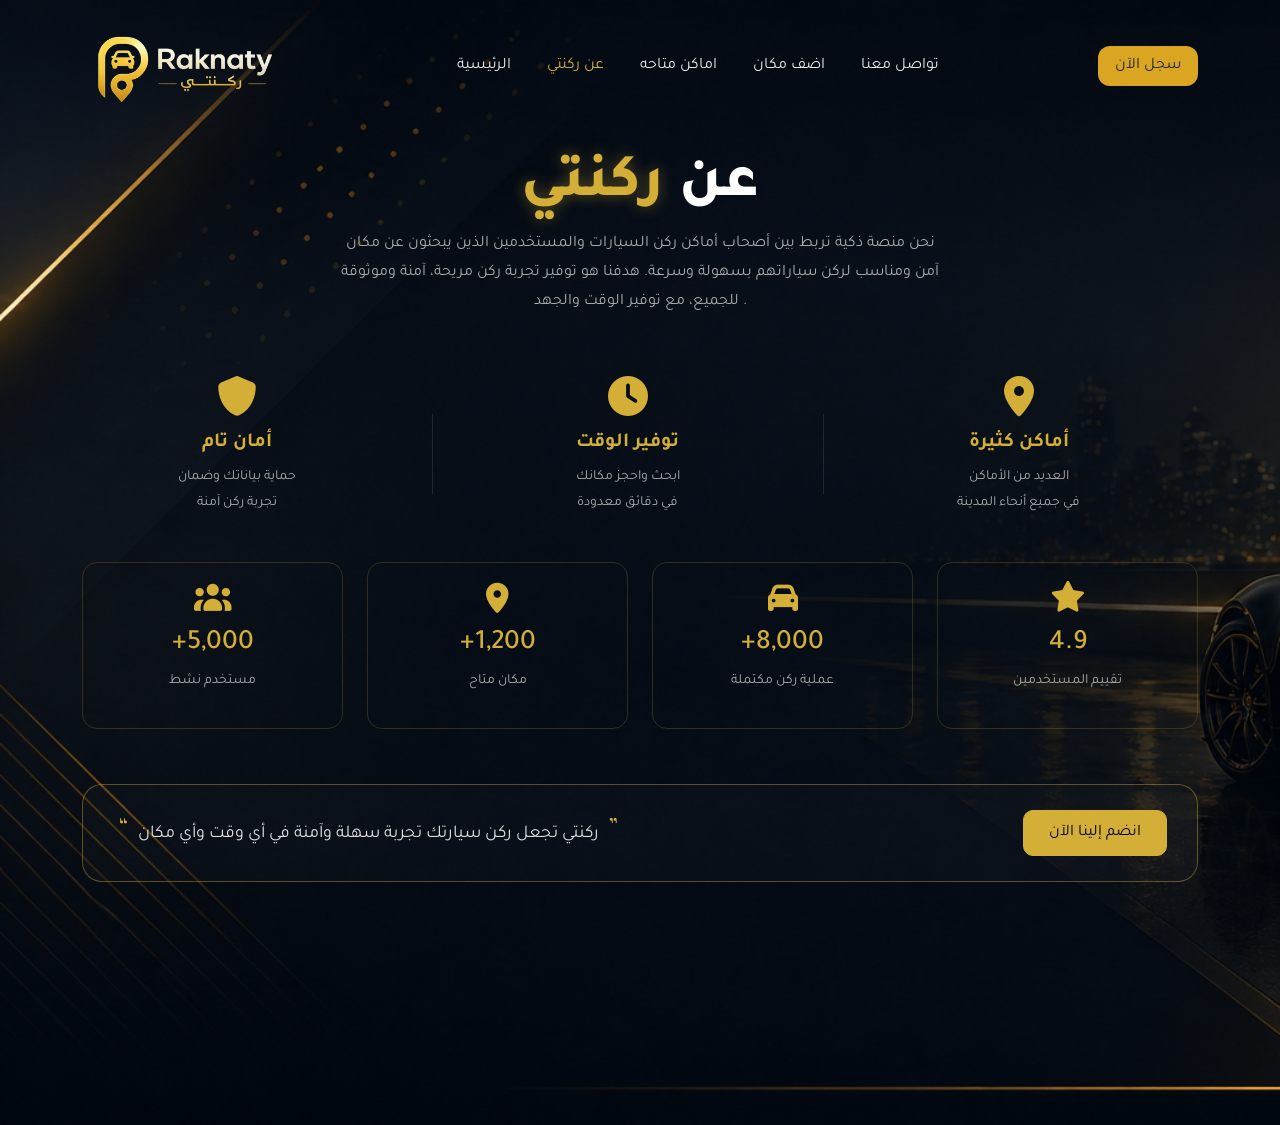
==== about.html @ 25b21ee7 "Add files via upload" ====
<!DOCTYPE html>
<html lang="en">
<head>
    <link href="https://fonts.googleapis.com/css2?family=Tajawal:wght@400;700;800&display=swap" rel="stylesheet">
    <meta charset="UTF-8">
    <meta name="viewport" content="width=device-width, initial-scale=1.0">
    <title>raknty</title>
    <link rel="stylesheet" href="css/all.min.css" />
    <link rel="stylesheet" href="css/bootstrap.css" />
    <link rel="stylesheet" href="css/style.css" />
</head>
<body>
     <main class="mian-about">
      <header class="d">
        <nav class="navbar navbar-expand-lg custom-navbar">
  <div class="container d-flex justify-content-between align-items-center ">

    <a class="navbar-brand d-flex align-items-center gap-2" href="index.html">
      <img src="img/7ec00354-f338-412d-a4a1-11a34e710726.png" alt="logo" class="logo">
    </a>

    <button class="navbar-toggler col-2 col-md-2 col-lg-2" type="button" data-bs-toggle="collapse" data-bs-target="#nav">
      <span class="navbar-toggler-icon"></span>
    </button>

    <div class="collapse navbar-collapse col-12 col-md-6 col-lg-3" id="nav">
      <ul class="navbar-nav mx-auto">
        <li class="nav-item"><a class="nav-link" href="index.html">الرئيسية</a></li>
        <li class="nav-item"><a class="nav-link active" href="about.html">عن ركنتي</a></li>
        <li class="nav-item"><a class="nav-link " href="tenant.html">اماكن متاحه</a></li>
        <li class="nav-item"><a class="nav-link " href="rented.html">اضف مكان</a></li>
        <li class="nav-item"><a class="nav-link" href="contact.html">تواصل معنا</a></li>
      </ul>

      <button class="btn  navbtn" onclick="location.href='contact.html'">سجل الآن</button>
    </div>
    </div>
</nav>
</header>
<section class="about-hero">
  <div class="container">
    <div class="row align-items-center">

      <div class="col-lg-12 text-end about-content">

        <h1 class="about-title">
          عن <span>ركنتي</span>
        </h1>

        <p class="about-desc">
          نحن منصة ذكية تربط بين أصحاب أماكن ركن السيارات والمستخدمين
          الذين يبحثون عن مكان آمن ومناسب لركن سياراتهم بسهولة وسرعة.
          هدفنا هو توفير تجربة ركن مريحة، آمنة وموثوقة للجميع،
          مع توفير الوقت والجهد .
        </p>
       

      </div>

     

    </div>
  </div>
</section>
<section class="about-section-features">
  <div class="container">
    <div class="row text-center  col-lg-12 justify-content-around">

      <div class="col-lg-3 about-item">
        <i class="fa-solid fa-shield"></i>
        <h5>أمان تام</h5>
        <p>حماية بياناتك وضمان<br>تجربة ركن آمنة</p>
      </div>

      <div class="about-divider"></div>

      <div class="col-lg-3 about-item">
        <i class="fa-solid fa-clock"></i>
        <h5>توفير الوقت</h5>
        <p>ابحث واحجز مكانك<br>في دقائق معدودة</p>
      </div>

      <div class="about-divider"></div>

      <div class="col-lg-3 about-item">
        <i class="fa-solid fa-location-dot"></i>
        <h5>أماكن كثيرة</h5>
        <p>العديد من الأماكن<br>في جميع أنحاء المدينة</p>
      </div>

    </div>
  </div>
</section>
<section class="about-stats">
  <div class="container">
    <div class="row g-4">

      <div class="col-12 col-md-6 col-lg-3">
        <div class="stat-card">
          <i class="fa-solid fa-users"></i>
          <h3>+5,000</h3>
          <p>مستخدم نشط</p>
        </div>
      </div>

      <div class="col-12 col-md-6 col-lg-3">
        <div class="stat-card">
          <i class="fa-solid fa-location-dot"></i>
          <h3>+1,200</h3>
          <p>مكان متاح</p>
        </div>
      </div>

      <div class="col-12 col-md-6 col-lg-3">
        <div class="stat-card">
          <i class="fa-solid fa-car"></i>
          <h3>+8,000</h3>
          <p>عملية ركن مكتملة</p>
        </div>
      </div>

      <div class="col-12 col-md-6 col-lg-3">
        <div class="stat-card">
          <i class="fa-solid fa-star"></i>
          <h3>4.9</h3>
          <p>تقييم المستخدمين</p>
        </div>
      </div>

    </div>
  </div>
</section>
<section class="about-cta">
  <div class="container">

    <div class="col-lg-12 cta-box d-flex align-items-center justify-content-between flex-wrap">

      <p class="cta-text">
        <span class="quote">“</span>
        ركنتي تجعل ركن سيارتك تجربة سهلة وآمنة في أي وقت وأي مكان
        <span class="quote">”</span>
      </p>

     
      <button class="cta-btn" onclick="location.href='contact.html'"> انضم إلينا الآن</button>

    </div>

  </div>
</section>


</main>

    <script src="js/bootstrap.bundle.js"></script>
</body>
</html>
---- css/style.css ----
body{
  margin: 0;
  background: linear-gradient(135deg, #020617, #041C3A);
  font-family: 'Tajawal', sans-serif;

}
html {
  scroll-behavior: smooth;
}
main{
     background-image:url(../img/2d99aacd-a2ca-4271-bae5-eeff89eecae1.png);
  background-size: cover;
    min-height: 120vh;
    
}
.custom-navbar {
  position: absolute;
  top: 0;
  width: 100%;
  z-index: 10;
  padding: 20px 0;
}
.logo {
  width: 200px;   
  height: auto;
}
.nav-link {
  color: #EAEAEA !important;
  margin: 0 10px;
  transition: 0.3s;
}

.nav-link:hover {
  color: #D4AF37 !important;
}

.nav-link.active {
  color: #D4AF37 !important;
}
.btn-gold {
  background: linear-gradient(45deg, #D4AF37, #E6C76A);
  color: black;
  border-radius: 25px;
  padding: 8px 20px;
  font-weight: bold;
}
.navbar-toggler {
  border: 1px solid #D4AF37;
}

.navbar-toggler-icon {
  filter: invert(1);
}
@media (max-width: 992px) {
  .navbar-collapse {
    background: rgba(2,6,23,0.95);
    padding: 20px;
    border-radius: 10px;
    margin-top: 10px;
  }

  .nav-link {
    padding: 10px;
    display: block;
  }
}
.navbtn{
    background-color: goldenrod;
    border-radius:12px ;
    width:100px ;
    height:40px;
    transform: scale(1);
    transition: 0.5s;
}
.navbtn:hover{
    background-color: #020617;
    transform: scale(1.2);
    color: goldenrod;


}

.hero {
  min-height: 100vh;
  display: flex;
  align-items: center;
  padding-top: 100px;
}

.hero-content {
  color: white;
}

.hero-title {
  font-size: 65px;
  font-weight: 800;
  line-height: 1.2;
  letter-spacing: 1px;
}

.hero-title span {
  color: goldenrod;
  text-shadow: 0 0 15px rgba(212,175,55,0.4);
}

.hero-desc {
  margin-top: 20px;
  font-size: 18px;
  color: #b0b0b0;
  max-width: 500px;
  margin-left: auto; 
}

.hero-buttons {
  margin-top: 30px;
  display: flex;
  justify-content: flex-end;
  gap: 30px;
  flex-wrap: wrap;
}

.btn-icon {
  width: 20px;
  margin-left: 8px;
}

.btn1{
    background: rgba(255, 255, 255, 0.05); 
    backdrop-filter: blur(0px); 
    color: goldenrod;
    border-radius: 12px;
    height: 55px;
    width: 180px;
    color: goldenrod;
    border: 2px solid rgba(212, 175, 55, 0.5);
    font-size: larger;
    transition: 0.5s;

}
.btn2{
    background-color: goldenrod;
    border-radius: 12px;
    height: 55px;
    width: 180px;
    border: 2px solid  rgba(255, 255, 255, 0.05);
    color: #020617;
    font-size: larger;
    transition: 0.5s;
}
.btn1:hover{
    background-color: goldenrod;
    color: #020617;
    transform: scale(1.2);
    border: 2px solid  rgba(255, 255, 255, 0.05);



}
.btn2:hover{
    background: rgba(255, 255, 255, 0.05); 
    backdrop-filter: blur(0px); 
    color: goldenrod;
    border: 2px solid rgba(212, 175, 55, 0.5);
    transform: scale(1.2);



}
.features-section {
    position: relative;
    margin-top: 20px;
}

.clients-card {
  position: absolute;
  right: 115px;
  top: -170px;
  background: rgba(255, 255, 255, 0.05);
  padding: 20px;
  border-radius: 20px;
  width: 260px;
  color: white;
  box-shadow: 0 10px 30px rgba(0,0,0,0.5);
  transition: 0.5s;

}
.clients-card:hover{
    transform: translateY(-20px);
  background: goldenrod;
    color:  #020617;
}

.clients-card h5 {
  font-size: 16px;
  margin-bottom: 15px;
}

.clients {
  display: flex;
  align-items: center;
}

.clients img {
  width: 35px;
  height: 35px;
  border-radius: 50%;
  margin-left: -10px;
  border: 2px solid #020617;
}

.count {
  background: #D4AF37;
  color: black;
  width: 40px;
  height: 40px;
  border-radius: 50%;
  display: flex;
  align-items: center;
  justify-content: center;
  font-weight: bold;
  margin-right: 10px;
}
.features-wrapper {
  margin-top: -80px;
}

.feature-card {
  display: flex;
  align-items: center;
  gap: 15px;
  height: 150px;

  background: rgba(255,255,255,0.03);
  border: 1px solid rgba(212,175,55,0.2);
  border-radius: 20px;
  padding: 20px;
  justify-content: center;
  color: white;
  backdrop-filter: blur(10px);
  transition: 0.5s;
}

.feature-card i {
  color: #D4AF37;
  font-size: 24px;
}

.feature-card h6 {
  margin: 0;
  font-weight: bold;
}

.feature-card p {
  margin: 0;
  font-size: 13px;
  color: #aaa;
}

.feature-card:hover {
  transform: translateY(-5px);
  border-color: #D4AF37;
}
.mian-about{
  background-image:url(../img/2d99aacd-a2ca-4271-bae5-eeff89eecae1.png);
  background-size: cover;
  min-height: 125vh;  
  width: 100%;
}
.about-hero {
  display: flex;
  align-items: center;
  padding-top: 150px;
  color: white;
}

.about-title {
  font-size: 60px;
  font-weight: 800;
  text-align: center; 

  
}

.about-title span {
  color: #D4AF37;
  text-shadow: 0 0 15px rgba(212,175,55,0.4);
}

.about-desc {
  margin-top: 30px;
  color: #aaa;
  line-height: 1.8;
  max-width: 600px;  
  margin: auto;     
  text-align: center; 
}

.about-features {
  margin-top: 30px;
}

.feature {
  display: flex;
  align-items: center;
  justify-content: flex-end;
  gap: 15px;
  margin-bottom: 20px;
}

.feature i {
  font-size: 22px;
  color: #D4AF37;
}

.feature h6 {
  margin: 0;
  font-size: 16px;
}

.feature p {
  margin: 0;
  font-size: 13px;
  color: #aaa;
}
.about-section-features {
  margin-top: 60px;
  color: white;
}

.about-item {
  text-align: center;
  transition: 0.5s;
}
.about-item:hover{
  transform: scale(1.2);
}

.about-item i {
  font-size: 40px;
  color: #D4AF37;
  margin-bottom: 15px;
}

.about-item h5 {
  color: #D4AF37;
  margin-bottom: 10px;
  font-weight: 700;
}

.about-item p {
  color: #aaa;
  line-height: 1.8;
  font-size: 14px;
}

.about-divider {
  max-width:1px;
  height: 80px;
  background: rgba(255,255,255,0.1);
  align-self: center;
  padding: 0px;
}
.about-stats {
  margin-top: 30px;
  justify-content: center;
  align-items: center;
      gap: 10px;


}

.stat-card {
  /* background: rgba(255, 255, 255, 0.05);  */
      /* backdrop-filter: blur(1px);   */
      border: 1px solid rgba(212,175,55,0.2);
      border-radius: 15px;
      padding: 20px;
      text-align: center;
      color: white;
      transition: 0.3s;
}

.stat-card i {
  font-size: 30px;
  color: #D4AF37;
  margin-bottom: 15px;
}

.stat-card h3 {
  font-size: 28px;
  color: #D4AF37;
  margin-bottom: 10px;
}

.stat-card p {
  color: #aaa;
  font-size: 14px;
}

.stat-card:hover {
  transform: translateY(-5px);
  border-color: #D4AF37;
}
.marf-about{
  margin-left: 90px;
}
.about-cta {
  margin-top: 55px;
}

.cta-box {
  border: 1px solid rgba(212,175,55,0.4);
  border-radius: 20px;
  padding: 25px 30px;
  background: rgba(255,255,255,0.02);
  transition: 0.5s;

}
.cta-box:hover {
  transform: scale(1.02) ;
}


.cta-text {
  color: #ddd;
  font-size: 18px;
  margin: 0;
  max-width: 70%;
}

.quote {
  color: #D4AF37;
  font-size: 30px;
  margin: 0 5px;
}

.cta-btn {
  border: 1px solid #D4AF37;
  padding: 10px 25px;
  border-radius: 10px;
  text-decoration: none;
  background: #D4AF37;
  color: black;
  transition: 0.5s;
}

.cta-btn:hover {
background: rgba(255, 255, 255, 0.05); 
      backdrop-filter: blur(1px);  
        color: #D4AF37;

  transform: scale(1.1) ;
}
.login-page {
  min-height: 100vh;
  display: flex;
  align-items: center;
  justify-content: center;
}

.login-box {
  width: 400px;
  padding: 40px;
  border-radius: 20px;
  background: rgba(255, 255, 2/55, 0.05); 
  backdrop-filter: blur(4px);  
  border: 1px solid rgba(212,175,55,0.3);
  text-align: center;
  color: white;
  backdrop-filter: blur(10px);
}

.login-logo h2 {
  color: #D4AF37;
  font-size: 40px;
}

.login-logo h3 {
  margin-bottom: 20px;
}

.login-box h4 {
  margin-bottom: 10px;
}

.login-box p {
  color: #aaa;
  margin-bottom: 25px;
}

.input-box {
  display: flex;
  align-items: center;
  background: rgba(255,255,255,0.05);
  border-radius: 10px;
  margin-bottom: 15px;
  padding: 10px;
}

.input-box i {
  color: #D4AF37;
  margin-left: 10px;
}

.input-box input {
  background: none;
  border: none;
  outline: none;
  color: white;
  width: 100%;
}

.login-btn {
  width: 100%;
  padding: 12px;
  border-radius: 10px;
  border: none;
  background: linear-gradient(135deg, #D4AF37, #b8962e);
  color: black;
  font-weight: bold;
  margin-top: 10px;
  transition: 0.3s;
}

.login-btn:hover {
  transform: scale(1.03);
}
.footer-new {
background: rgba(255, 255, 2/55, 0.05); 
  backdrop-filter: blur(40px);    padding: 30px ;
  color: #aaa;
  border: 1px solid rgba(212,175,55,0.4);
}

.footer-brand img {
  width: 120px;
  margin-bottom: 15px;
}

.footer-social {
  margin-bottom: 15px;
}

.footer-social a {
  margin-right: 10px;
  color: #D4AF37;
  font-size: 18px;
  transition: 0.3s;
}

.footer-social a:hover {
  color: white;
}

.footer-new h5 {
  color: white;
  margin-bottom: 15px;
}

.footer-new ul {
  list-style: none;
  padding: 0;
}

.footer-new ul li {
  margin-bottom: 10px;
}

.footer-new a {
  color: #aaa;
  text-decoration: none;
  transition: 0.3s;
}

.footer-new a:hover {
  color: #D4AF37;
}

.footer-copy {
  font-size: 14px;
  color: #777;
}
.parking-section {
  padding: 80px 0;
}

.top-bar {
  display: flex;
  gap: 15px;
  flex-wrap: wrap;
  margin-bottom: 30px;
  padding: 60px;
}

.search-box {
  flex: 1;
  display: flex;
  background: rgba(255,255,255,0.05);
  padding: 12px;
  border-radius: 10px;
  border: 1px solid rgba(212,175,55,0.2);
}

.search-box input {
  background: none;
  border: none;
  outline: none;
  color: white;
  width: 100%;
}

.filters {
  display: flex;
  gap: 10px;
}

.filter-btn {
  padding: 10px 15px;
  border-radius: 10px;
  border: 1px solid rgba(255,255,255,0.2);
  color: white;
}

.filter-btn.active {
  border-color: #D4AF37;
}

.cards-container {
  position: relative;
}

.cards-wrapper {
  display: flex;
  gap: 20px;
  overflow: hidden;
  scroll-behavior: smooth;
  transition: 0.5s;
}
.cards-wrapper:hover{
  transform: scale(1.01);

}

.arrow {
  position: absolute;
  top: 50%;
  transform: translateY(-50%);
  background: rgba(0,0,0,0.6);
  border: none;
  color: #D4AF37;
  width: 40px;
  height: 40px;
  border-radius: 50%;
  z-index: 10;
}

.arrow.left { left: -20px; }
.arrow.right { right: -20px; }

.parking-card {
  min-width: 360px;
  height: 400px;
  background: rgba(255,255,255,0.03);
  border-radius: 20px;
  overflow: hidden;
  color: white;
  padding: 10px;
  border: 1px solid rgba(212,175,55,0.2);
  justify-content: center;
  align-items: center;
}

.parking-card img {
  width: 100%;
  height: 150px;
  object-fit: cover;
}

.card-content {
  padding: 15px;
}

.card-content p {
  color: #aaa;
}

.card-content h6 {
  color: #D4AF37;
}

.parking-card button {
  width: 100%;
  padding: 10px;
  border-radius: 10px;
  border: none;
  background: linear-gradient(135deg, #D4AF37, #b8962e);
  color: black;
  transition: 1s;
}
.parking-card button:hover{
    transform: scale(1.05);
    background: rgba(255, 255, 255, 0.05); 
      backdrop-filter: blur(1px);
      color: #b8962e;    
}
.add-place-section {
  padding: 150px 0;
  direction: rtl;
}

.form-box {
  background: rgba(255,255,255,0.03);
  border: 1px solid rgba(212,175,55,0.2);
  border-radius: 20px;
  padding: 30px;
  backdrop-filter: blur(10px);
}

.section-title {
  color: #D4AF37;
  margin-bottom: 30px;
  font-size: 22px;
}

.form-grid {
  display: grid;
  grid-template-columns: repeat(2, 1fr);
  gap: 20px;
}

.input-group {
  display: flex;
  flex-direction: column;
}

.input-group label {
  margin-bottom: 8px;
  color: #aaa;
}

.input-group input,
.input-group textarea {
  background: transparent;
  border: 1px solid rgba(255,255,255,0.2);
  padding: 12px;
  border-radius: 10px;
  color: white;
}

.input-group textarea {
  min-height: 120px;
}

.input-group.full {
  margin-top: 20px;
}

.features {
  display: flex;
  gap: 10px;
  margin: 20px 0;
  flex-wrap: wrap;
}

.features button {
  background: transparent;
  border: 1px solid rgba(212,175,55,0.3);
  padding: 10px 15px;
  border-radius: 10px;
  color: #D4AF37;
  cursor: pointer;
}

.images-section {
  display: flex;
  gap: 15px;
  margin: 20px 0;
}

.upload-box {
  width: 120px;
  height: 90px;
  border: 2px dashed #D4AF37;
  display: flex;
  align-items: center;
  justify-content: center;
  color: #D4AF37;
  border-radius: 10px;
}

.image-preview {
  width: 120px;
  height: 90px;
  background: #111;
  border-radius: 10px;
}

.map-box {
  height: 150px;
  border-radius: 15px;
  background: rgba(0,0,0,0.4);
  display: flex;
  align-items: center;
  justify-content: center;
  color: #D4AF37;
}

.form-actions {
  display: flex;
  justify-content: space-between;
  margin-top: 20px;
}

.cancel {
  background: #333;
  color: white;
  padding: 10px 20px;
  border-radius: 10px;
}

.submit {
  background: linear-gradient(135deg, #D4AF37, #b8962e);
  color: black;
  padding: 10px 25px;
  border-radius: 10px;
}



.payment-box {
  width: 380px;
  padding: 30px;
  border-radius: 20px;
  justify-content: center;
  align-items: center;

  background: rgba(255, 255, 255, 0.03);
  backdrop-filter: blur(15px);

  border: 1px solid rgba(212, 175, 55, 0.2);

  box-shadow:
    0 0 30px rgba(212,175,55,0.1),
    inset 0 0 15px rgba(212,175,55,0.05);

  text-align: center;
  position: relative;
}

.payment-box h2 {
  color: #D4AF37;
  margin-bottom: 25px;
  font-size: 26px;
}

.payment-box p {
  background: rgba(255,255,255,0.05);
  padding: 12px;
  border-radius: 10px;
  margin: 10px 0;
  color: #ddd;
  border: 1px solid rgba(255,255,255,0.1);
}

.payment-box button {
  margin-top: 20px;
  width: 100%;
  padding: 14px;

  background: linear-gradient(135deg, #D4AF37, #b8962e);
  border: none;
  border-radius: 12px;

  color: black;
  font-weight: bold;
  font-size: 16px;

  cursor: pointer;
  transition: 0.3s;
}

.payment-box button:hover {
  transform: translateY(-3px);
  box-shadow: 0 10px 20px rgba(212,175,55,0.4);
}

.payment-box button:active {
  transform: scale(0.97);
}
.pdiv{
  padding-top: 250px;
}
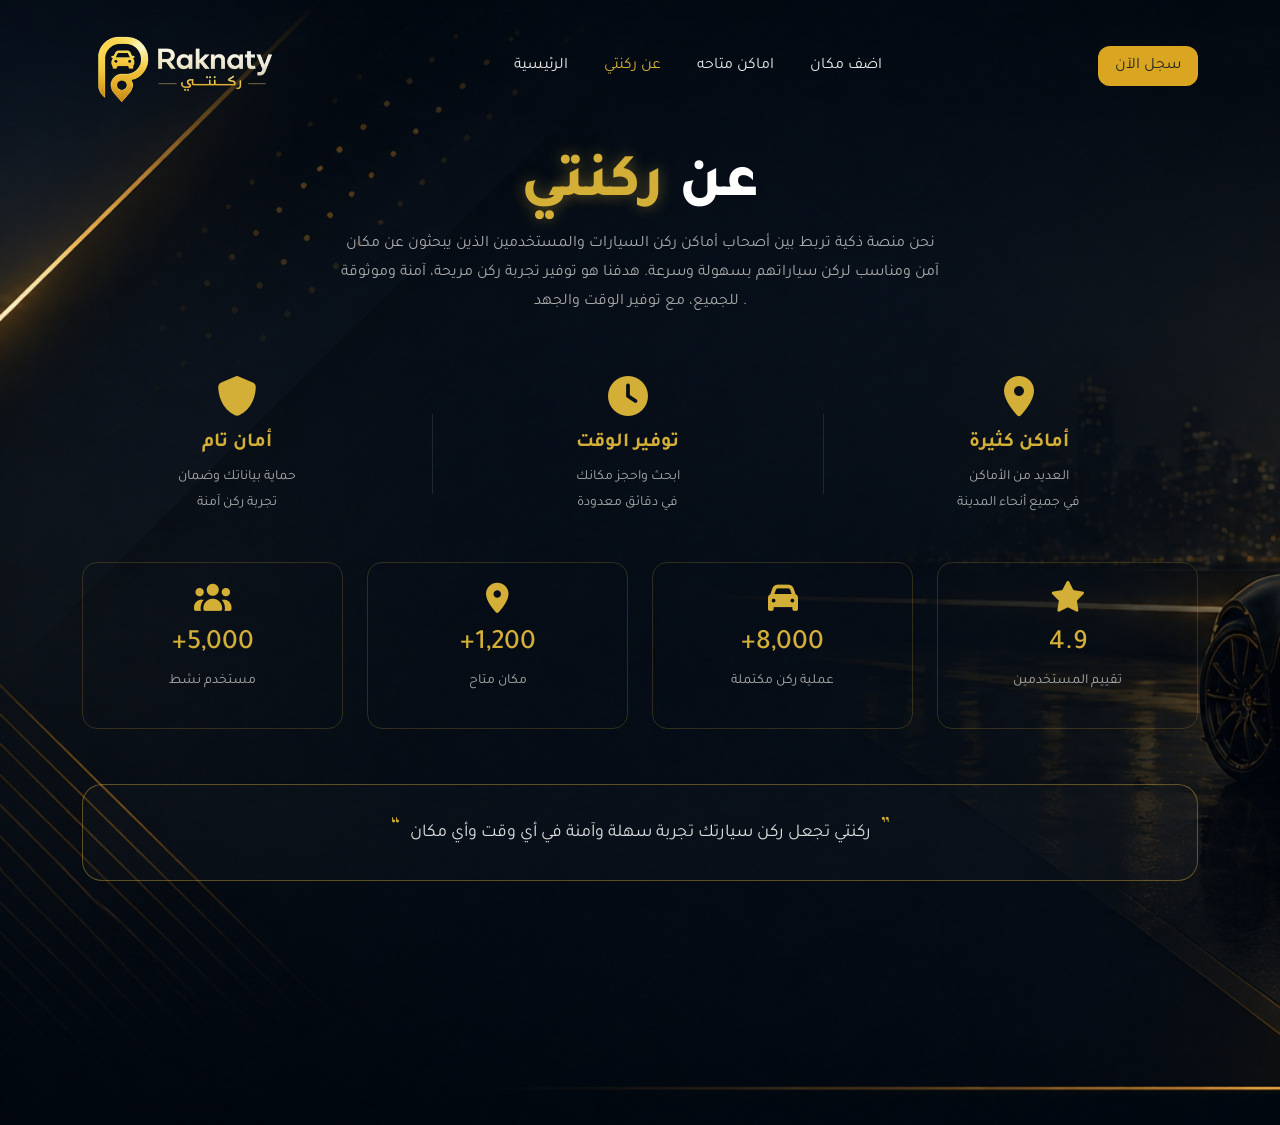
==== commit 5155528d: "Add files via upload" ====
--- a/about.html
+++ b/about.html
@@ -1,157 +1,169 @@
-<!DOCTYPE html>
+<!doctype html>
 <html lang="en">
-<head>
-    <link href="https://fonts.googleapis.com/css2?family=Tajawal:wght@400;700;800&display=swap" rel="stylesheet">
-    <meta charset="UTF-8">
-    <meta name="viewport" content="width=device-width, initial-scale=1.0">
-    <title>raknty</title>
+  <head>
+    <link
+      href="https://fonts.googleapis.com/css2?family=Tajawal:wght@400;700;800&display=swap"
+      rel="stylesheet"
+    />
+    <meta charset="UTF-8" />
+    <meta name="viewport" content="width=device-width, initial-scale=1.0" />
+    <title>Document</title>
     <link rel="stylesheet" href="css/all.min.css" />
     <link rel="stylesheet" href="css/bootstrap.css" />
     <link rel="stylesheet" href="css/style.css" />
-</head>
-<body>
-     <main class="mian-about">
+  </head>
+  <body>
+    <main class="mian-about">
       <header class="d">
         <nav class="navbar navbar-expand-lg custom-navbar">
-  <div class="container d-flex justify-content-between align-items-center ">
+          <div
+            class="container d-flex justify-content-between align-items-center"
+          >
+            <a
+              class="navbar-brand d-flex align-items-center gap-2"
+              href="index.html"
+            >
+              <img
+                src="img/7ec00354-f338-412d-a4a1-11a34e710726.png"
+                alt="logo"
+                class="logo"
+              />
+            </a>
 
-    <a class="navbar-brand d-flex align-items-center gap-2" href="index.html">
-      <img src="img/7ec00354-f338-412d-a4a1-11a34e710726.png" alt="logo" class="logo">
-    </a>
+            <button
+              class="navbar-toggler col-2 col-md-2 col-lg-2"
+              type="button"
+              data-bs-toggle="collapse"
+              data-bs-target="#nav"
+            >
+              <span class="navbar-toggler-icon"></span>
+            </button>
 
-    <button class="navbar-toggler col-2 col-md-2 col-lg-2" type="button" data-bs-toggle="collapse" data-bs-target="#nav">
-      <span class="navbar-toggler-icon"></span>
-    </button>
+            <div
+              class="collapse navbar-collapse col-12 col-md-6 col-lg-3"
+              id="nav"
+            >
+              <ul class="navbar-nav mx-auto">
+                <li class="nav-item">
+                  <a class="nav-link" href="index.html">الرئيسية</a>
+                </li>
+                <li class="nav-item">
+                  <a class="nav-link active" href="about.html">عن ركنتي</a>
+                </li>
+                <li class="nav-item">
+                  <a class="nav-link" href="tenant.html">اماكن متاحه</a>
+                </li>
+                <li class="nav-item">
+                  <a class="nav-link" href="rented.html">اضف مكان</a>
+                </li>
+                <!-- <li class="nav-item"><a class="nav-link" href="contact.html">تواصل معنا</a></li> -->
+              </ul>
 
-    <div class="collapse navbar-collapse col-12 col-md-6 col-lg-3" id="nav">
-      <ul class="navbar-nav mx-auto">
-        <li class="nav-item"><a class="nav-link" href="index.html">الرئيسية</a></li>
-        <li class="nav-item"><a class="nav-link active" href="about.html">عن ركنتي</a></li>
-        <li class="nav-item"><a class="nav-link " href="tenant.html">اماكن متاحه</a></li>
-        <li class="nav-item"><a class="nav-link " href="rented.html">اضف مكان</a></li>
-        <li class="nav-item"><a class="nav-link" href="contact.html">تواصل معنا</a></li>
-      </ul>
+              <button class="btn navbtn" onclick="location.href = 'login.html'">
+                سجل الآن
+              </button>
+            </div>
+          </div>
+        </nav>
+      </header>
+      <section class="about-hero">
+        <div class="container">
+          <div class="row align-items-center">
+            <div class="col-lg-12 text-end about-content">
+              <h1 class="about-title">عن <span>ركنتي</span></h1>
 
-      <button class="btn  navbtn" onclick="location.href='contact.html'">سجل الآن</button>
-    </div>
-    </div>
-</nav>
-</header>
-<section class="about-hero">
-  <div class="container">
-    <div class="row align-items-center">
+              <p class="about-desc">
+                نحن منصة ذكية تربط بين أصحاب أماكن ركن السيارات والمستخدمين
+                الذين يبحثون عن مكان آمن ومناسب لركن سياراتهم بسهولة وسرعة.
+                هدفنا هو توفير تجربة ركن مريحة، آمنة وموثوقة للجميع، مع توفير
+                الوقت والجهد .
+              </p>
+            </div>
+          </div>
+        </div>
+      </section>
+      <section class="about-section-features">
+        <div class="container">
+          <div class="row text-center col-lg-12 justify-content-around">
+            <div class="col-lg-3 about-item">
+              <i class="fa-solid fa-shield"></i>
+              <h5>أمان تام</h5>
+              <p>حماية بياناتك وضمان<br />تجربة ركن آمنة</p>
+            </div>
 
-      <div class="col-lg-12 text-end about-content">
+            <div class="about-divider"></div>
 
-        <h1 class="about-title">
-          عن <span>ركنتي</span>
-        </h1>
+            <div class="col-lg-3 about-item">
+              <i class="fa-solid fa-clock"></i>
+              <h5>توفير الوقت</h5>
+              <p>ابحث واحجز مكانك<br />في دقائق معدودة</p>
+            </div>
 
-        <p class="about-desc">
-          نحن منصة ذكية تربط بين أصحاب أماكن ركن السيارات والمستخدمين
-          الذين يبحثون عن مكان آمن ومناسب لركن سياراتهم بسهولة وسرعة.
-          هدفنا هو توفير تجربة ركن مريحة، آمنة وموثوقة للجميع،
-          مع توفير الوقت والجهد .
-        </p>
-       
+            <div class="about-divider"></div>
 
-      </div>
+            <div class="col-lg-3 about-item">
+              <i class="fa-solid fa-location-dot"></i>
+              <h5>أماكن كثيرة</h5>
+              <p>العديد من الأماكن<br />في جميع أنحاء المدينة</p>
+            </div>
+          </div>
+        </div>
+      </section>
+      <section class="about-stats">
+        <div class="container">
+          <div class="row g-4">
+            <div class="col-12 col-md-6 col-lg-3">
+              <div class="stat-card">
+                <i class="fa-solid fa-users"></i>
+                <h3>+5,000</h3>
+                <p>مستخدم نشط</p>
+              </div>
+            </div>
 
-     
+            <div class="col-12 col-md-6 col-lg-3">
+              <div class="stat-card">
+                <i class="fa-solid fa-location-dot"></i>
+                <h3>+1,200</h3>
+                <p>مكان متاح</p>
+              </div>
+            </div>
 
-    </div>
-  </div>
-</section>
-<section class="about-section-features">
-  <div class="container">
-    <div class="row text-center  col-lg-12 justify-content-around">
+            <div class="col-12 col-md-6 col-lg-3">
+              <div class="stat-card">
+                <i class="fa-solid fa-car"></i>
+                <h3>+8,000</h3>
+                <p>عملية ركن مكتملة</p>
+              </div>
+            </div>
 
-      <div class="col-lg-3 about-item">
-        <i class="fa-solid fa-shield"></i>
-        <h5>أمان تام</h5>
-        <p>حماية بياناتك وضمان<br>تجربة ركن آمنة</p>
-      </div>
+            <div class="col-12 col-md-6 col-lg-3">
+              <div class="stat-card">
+                <i class="fa-solid fa-star"></i>
+                <h3>4.9</h3>
+                <p>تقييم المستخدمين</p>
+              </div>
+            </div>
+          </div>
+        </div>
+      </section>
+      <section class="about-cta">
+        <div class="container">
+          <div
+            class="col-lg-12 cta-box d-flex align-items-center justify-content-around flex-wrap"
+          >
+            <p class="cta-text align-items-center justify-content-around">
+              <span class="quote">“</span>
+              ركنتي تجعل ركن سيارتك تجربة سهلة وآمنة في أي وقت وأي مكان
+              <span class="quote">”</span>
+            </p>
 
-      <div class="about-divider"></div>
-
-      <div class="col-lg-3 about-item">
-        <i class="fa-solid fa-clock"></i>
-        <h5>توفير الوقت</h5>
-        <p>ابحث واحجز مكانك<br>في دقائق معدودة</p>
-      </div>
-
-      <div class="about-divider"></div>
-
-      <div class="col-lg-3 about-item">
-        <i class="fa-solid fa-location-dot"></i>
-        <h5>أماكن كثيرة</h5>
-        <p>العديد من الأماكن<br>في جميع أنحاء المدينة</p>
-      </div>
-
-    </div>
-  </div>
-</section>
-<section class="about-stats">
-  <div class="container">
-    <div class="row g-4">
-
-      <div class="col-12 col-md-6 col-lg-3">
-        <div class="stat-card">
-          <i class="fa-solid fa-users"></i>
-          <h3>+5,000</h3>
-          <p>مستخدم نشط</p>
+            <!-- <button class="cta-btn" onclick="location.href='contact.html'"> انضم إلينا الآن</button> -->
+          </div>
         </div>
-      </div>
-
-      <div class="col-12 col-md-6 col-lg-3">
-        <div class="stat-card">
-          <i class="fa-solid fa-location-dot"></i>
-          <h3>+1,200</h3>
-          <p>مكان متاح</p>
-        </div>
-      </div>
-
-      <div class="col-12 col-md-6 col-lg-3">
-        <div class="stat-card">
-          <i class="fa-solid fa-car"></i>
-          <h3>+8,000</h3>
-          <p>عملية ركن مكتملة</p>
-        </div>
-      </div>
-
-      <div class="col-12 col-md-6 col-lg-3">
-        <div class="stat-card">
-          <i class="fa-solid fa-star"></i>
-          <h3>4.9</h3>
-          <p>تقييم المستخدمين</p>
-        </div>
-      </div>
-
-    </div>
-  </div>
-</section>
-<section class="about-cta">
-  <div class="container">
-
-    <div class="col-lg-12 cta-box d-flex align-items-center justify-content-between flex-wrap">
-
-      <p class="cta-text">
-        <span class="quote">“</span>
-        ركنتي تجعل ركن سيارتك تجربة سهلة وآمنة في أي وقت وأي مكان
-        <span class="quote">”</span>
-      </p>
-
-     
-      <button class="cta-btn" onclick="location.href='contact.html'"> انضم إلينا الآن</button>
-
-    </div>
-
-  </div>
-</section>
-
-
-</main>
+      </section>
+    </main>
 
     <script src="js/bootstrap.bundle.js"></script>
-</body>
-</html>+    <script src="js/auth.js"></script>
+  </body>
+</html>
--- a/css/style.css
+++ b/css/style.css
@@ -87,6 +87,14 @@
   padding-top: 100px;
 }
 
+@media (max-width: 992px) {
+  .hero {
+    padding-top: 150px;
+    min-height: auto;
+    padding-bottom: 50px;
+  }
+}
+
 .hero-content {
   color: white;
 }
@@ -96,6 +104,19 @@
   font-weight: 800;
   line-height: 1.2;
   letter-spacing: 1px;
+}
+
+@media (max-width: 992px) {
+  .hero-title {
+    font-size: 50px;
+    text-align: center;
+  }
+}
+
+@media (max-width: 768px) {
+  .hero-title {
+    font-size: 40px;
+  }
 }
 
 .hero-title span {
@@ -111,12 +132,28 @@
   margin-left: auto; 
 }
 
+@media (max-width: 992px) {
+  .hero-desc {
+    font-size: 17px;
+    text-align: center;
+    margin-left: auto;
+    margin-right: auto;
+  }
+}
+
 .hero-buttons {
   margin-top: 30px;
   display: flex;
   justify-content: flex-end;
   gap: 30px;
   flex-wrap: wrap;
+}
+
+@media (max-width: 992px) {
+  .hero-buttons {
+    justify-content: center;
+    gap: 20px;
+  }
 }
 
 .btn-icon {
@@ -182,7 +219,23 @@
   color: white;
   box-shadow: 0 10px 30px rgba(0,0,0,0.5);
   transition: 0.5s;
-
+}
+
+@media (max-width: 1200px) {
+  .clients-card {
+    right: 50px;
+  }
+}
+
+@media (max-width: 992px) {
+  .clients-card {
+    position: relative;
+    right: auto;
+    top: 0;
+    margin: 20px auto;
+    width: 100%;
+    max-width: 300px;
+  }
 }
 .clients-card:hover{
     transform: translateY(-20px);
@@ -224,11 +277,18 @@
   margin-top: -80px;
 }
 
+@media (max-width: 992px) {
+  .features-wrapper {
+    margin-top: 0;
+    padding: 40px 0;
+  }
+}
+
 .feature-card {
   display: flex;
   align-items: center;
   gap: 15px;
-  height: 150px;
+  min-height: 150px;
 
   background: rgba(255,255,255,0.03);
   border: 1px solid rgba(212,175,55,0.2);
@@ -890,3 +950,84 @@
 .pdiv{
   padding-top: 250px;
 }
+.login-section {
+            min-height: 80vh;
+            display: flex;
+            align-items: center;
+            justify-content: center;
+            padding: 150px 20px 40px 20px;
+            direction: rtl;
+        }
+        .login-box {
+            background: rgba(255, 255, 255, 0.03);
+            border: 1px solid rgba(212, 175, 55, 0.2);
+            border-radius: 20px;
+            padding: 40px;
+            width: 100%;
+            max-width: 450px;
+            text-align: center;
+            backdrop-filter: blur(10px);
+        }
+        .login-box h2 {
+            color: #D4AF37;
+            margin-bottom: 20px;
+            font-weight: 700;
+        }
+        .login-box p {
+            color: #ccc;
+            margin-bottom: 30px;
+        }
+        .input-group {
+            margin-bottom: 20px;
+            text-align: right;
+        }
+        .input-group label {
+            display: block;
+            color: #aaa;
+            margin-bottom: 8px;
+        }
+        .input-group input {
+            width: 100%;
+            padding: 12px 15px;
+            background: rgba(255, 255, 255, 0.05);
+            border: 1px solid rgba(255, 255, 255, 0.1);
+            border-radius: 10px;
+            color: white;
+            transition: 0.3s;
+        }
+        .input-group input:focus {
+            border-color: #D4AF37;
+            outline: none;
+            background: rgba(255, 255, 255, 0.1);
+        }
+        .submit-btn {
+            background: linear-gradient(135deg, #D4AF37, #b8962e);
+            color: #0b0f19;
+            border: none;
+            padding: 12px;
+            width: 100%;
+            border-radius: 10px;
+            font-weight: bold;
+            font-size: 18px;
+            cursor: pointer;
+            transition: 0.3s;
+            margin-top: 10px;
+        }
+        .submit-btn:hover {
+            transform: translateY(-2px);
+            box-shadow: 0 5px 15px rgba(212, 175, 55, 0.4);
+        }
+        .toggle-text {
+            margin-top: 20px;
+            color: #aaa;
+            font-size: 14px;
+        }
+        .toggle-text span {
+            color: #D4AF37;
+            cursor: pointer;
+            font-weight: bold;
+            margin-right: 5px;
+        }
+        .toggle-text span:hover {
+            text-decoration: underline;
+        }
